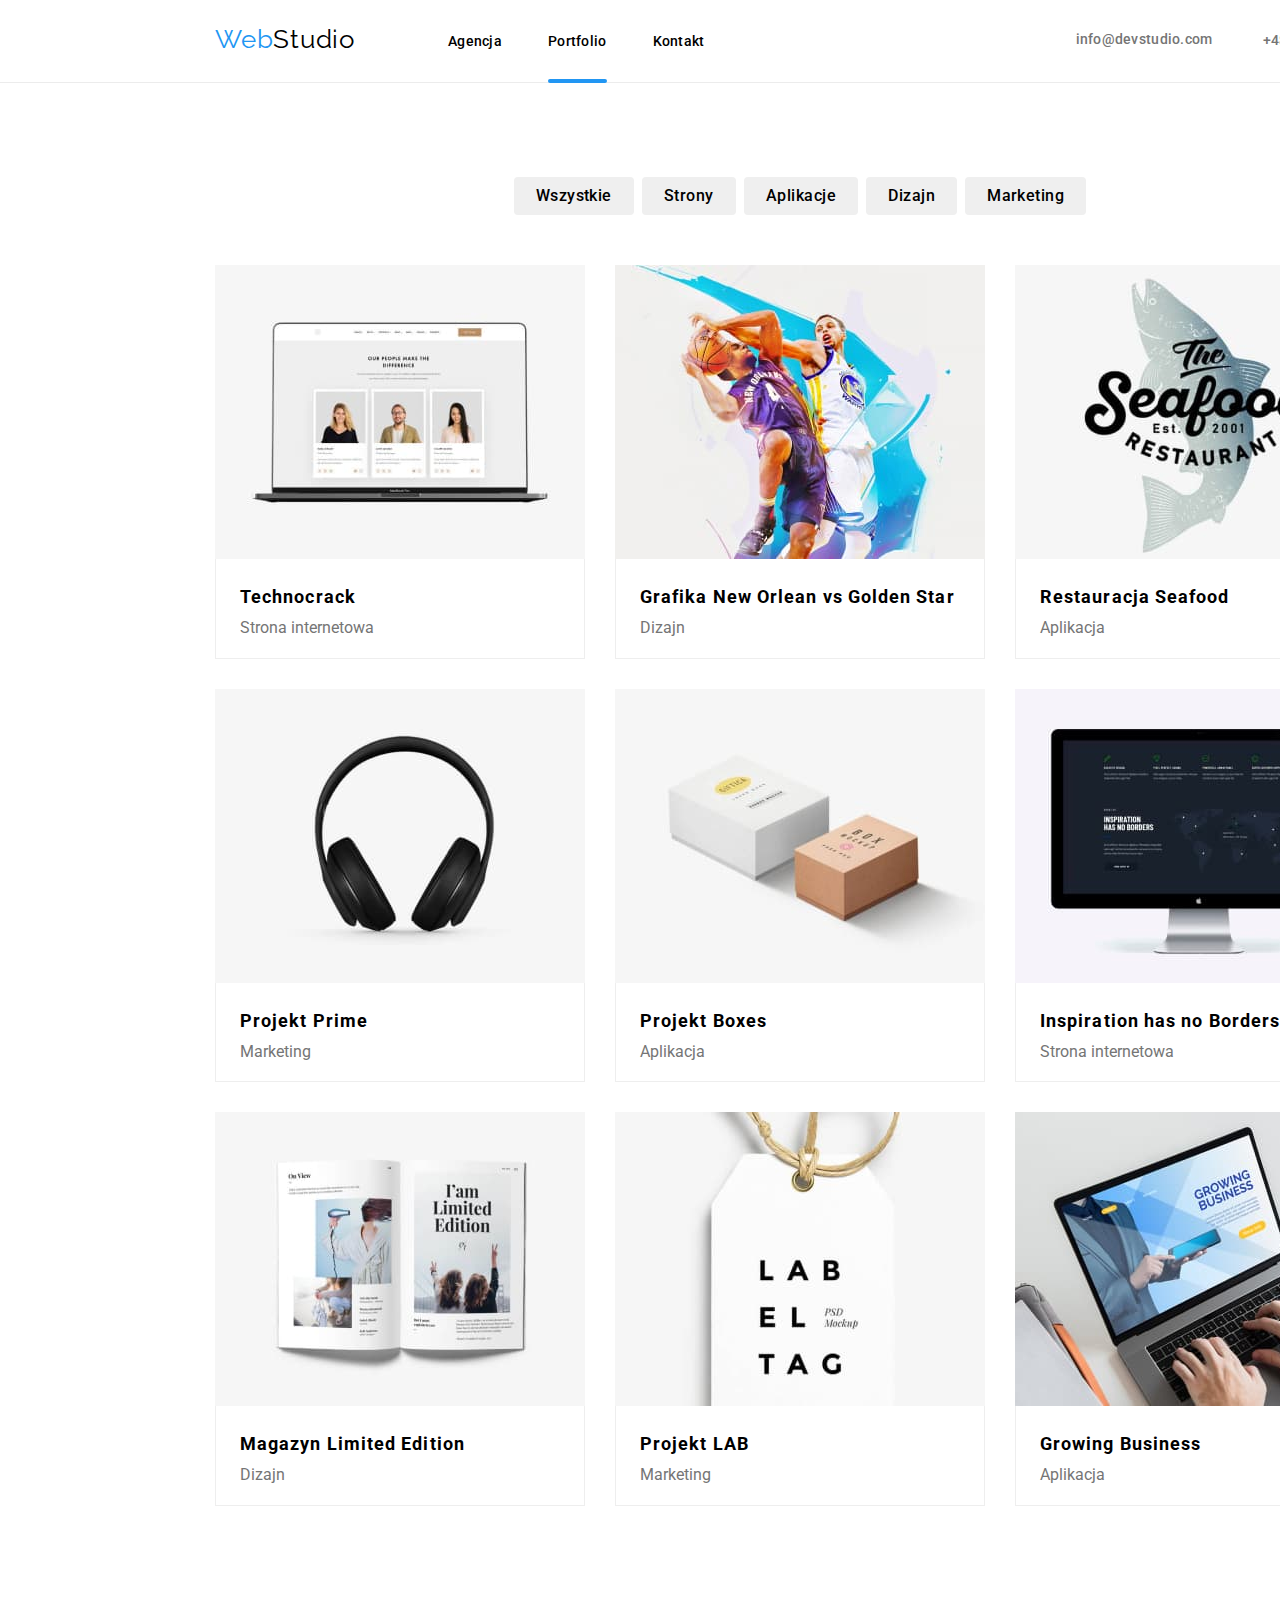
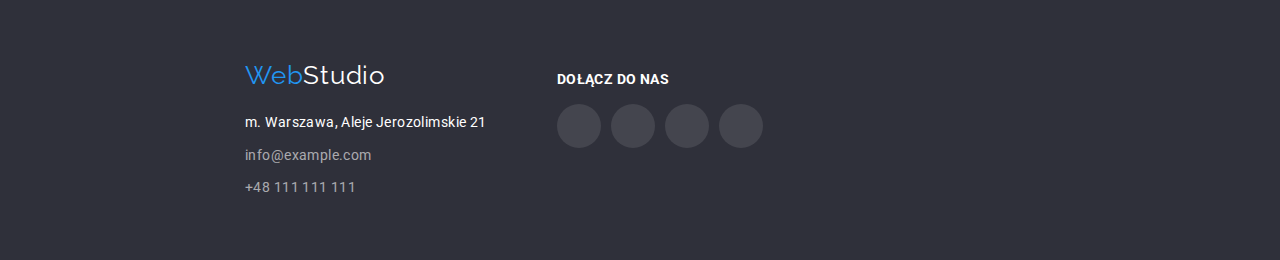
==== portfolio.html @ 5bbddea7 "add all" ====
<!DOCTYPE html>
<html lang="pl">
  <head>
    <meta charset="UTF-8" />
    <meta http-equiv="X-UA-Compatible" content="IE=edge" />
    <meta name="viewport" content="width=device-width, initial-scale=1.0" />
    <link rel="preconnect" href="https://fonts.googleapis.com" />
    <link rel="preconnect" href="https://fonts.gstatic.com" crossorigin />
    <link
      href="https://fonts.googleapis.com/css2?family=Raleway:wght@700&family=Roboto:wght@400;500;700;900&display=swap"
      rel="stylesheet"
    />
    <link
      rel="stylesheet"
      href="https://cdnjs.cloudflare.com/ajax/libs/modern-normalize/1.1.0/modern-normalize.min.css"
    />
    <link rel="stylesheet" href="css/styles.css" />
    <title>Portfolio</title>
  </head>
  
  <body class="center">
    <header class="header">
      <div class="container header-flex">
        <a class="logo" href="index.html"
          >Web<span class="logo-span">Studio</span>
        </a>
        <nav class="navigation">
          <ul class="list nav-list">
            <li>
              <a class="agency-link" href="index.html">Agencja</a>
            </li>
            <li>
              <a class="portfolio-link active" href="portfolio.html">Portfolio</a>
            </li>
            <li>
              <a class="contact-link" href="/contact">Kontakt</a>
            </li>
          </ul>
        </nav>
        <ul class="contact-list">
          <li>
            <a class="contact" href="mailto:info@devstudio.com">
              <svg width="16" height="14">
                <use
                  href="/goit-markup-hw-04/images/icons.svg#email-icon"
                ></use>
              </svg>
              info@devstudio.com
            </a>
          </li>
          <li>
            <a class="contact" href="tel:+48111111111">
              <svg width="10" height="18">
                <use href="/goit-markup-hw-04/images/icons.svg#tel-icon"></use>
              </svg>
              +48 111 111 111
            </a>
          </li>
        </ul>
      </div>
    </header>
    <main>
      <div class="container">
        <ul class="button-list">
          <li><button type="button">Wszystkie</button></li>
          <li><button type="button">Strony</button></li>
          <li><button type="button">Aplikacje</button></li>
          <li><button type="button">Dizajn</button></li>
          <li><button type="button">Marketing</button></li>
        </ul>
      </div>
      <div class="container">
      <ul class="product-center">
        <li>
          <figure class="product">
            <img
              class="portfolio-image"
              src="images/technocrack.jpg"
              width="370"
              height="294"
              alt="technocrack"
            />
            <div class="product-overlay">
                  <p class="product-overlay-text">
                    Technocrack jest popularną platformą wykorzystywaną do
                    rozpowszechniania koronawirusa. Firmy wykorzystują tę
                    platformę do celów szpiegowskich i ataków na
                    niezabezpieczone serwery konkurencji
                  </p>
            </div>
            <figcaption class="photo-description">
              <p class="product-name">Technocrack</p>
              <p class="product-description">Strona internetowa</p>
            </figcaption>
          </figure>
        </li>
        <li>
          <figure class="product">
            <img
              class="portfolio-image"
              src="images/neworleanvsgoldenstar.jpg"
              width="370"
              height="294"
              alt="neworleanvsgoldenstar"
            />
             <div class="product-overlay">
                  <p class="product-overlay-text">
                    Technocrack jest popularną platformą wykorzystywaną do
                    rozpowszechniania koronawirusa. Firmy wykorzystują tę
                    platformę do celów szpiegowskich i ataków na
                    niezabezpieczone serwery konkurencji
                  </p>
            </div>
            <figcaption class="photo-description">
              <p class="product-name">Grafika New Orlean vs Golden Star</p>
              <p class="product-description">Dizajn</p>
            </figcaption>
          </figure>
        </li>
        <li>
          <figure class="product">
            <img
              class="portfolio-image"
              src="images/seafood.jpg"
              width="370"
              height="294"
              alt="seafood"
            />
             <div class="product-overlay">
                  <p class="product-overlay-text">
                    Technocrack jest popularną platformą wykorzystywaną do
                    rozpowszechniania koronawirusa. Firmy wykorzystują tę
                    platformę do celów szpiegowskich i ataków na
                    niezabezpieczone serwery konkurencji
                  </p>
            </div>
            <figcaption class="photo-description">
              <p class="product-name">Restauracja Seafood</p>
              <p class="product-description">Aplikacja</p>
            </figcaption>
          </figure>
        </li>
        <li>
          <figure class="product">
            <img
              class="portfolio-image"
              src="images/prime.jpg"
              width="370"
              height="294"
              alt="prime"
            />
             <div class="product-overlay">
                  <p class="product-overlay-text">
                    Technocrack jest popularną platformą wykorzystywaną do
                    rozpowszechniania koronawirusa. Firmy wykorzystują tę
                    platformę do celów szpiegowskich i ataków na
                    niezabezpieczone serwery konkurencji
                  </p>
            </div>
            <figcaption class="photo-description">
              <p class="product-name">Projekt Prime</p>
              <p class="product-description">Marketing</p>
            </figcaption>
          </figure>
        </li>
        <li>
          <figure class="product">
            <img
              class="portfolio-image"
              src="images/boxes.jpg"
              width="370"
              height="294"
              alt="boxes"
            />
             <div class="product-overlay">
                  <p class="product-overlay-text">
                    Technocrack jest popularną platformą wykorzystywaną do
                    rozpowszechniania koronawirusa. Firmy wykorzystują tę
                    platformę do celów szpiegowskich i ataków na
                    niezabezpieczone serwery konkurencji
                  </p>
            </div>
            <figcaption class="photo-description">
              <p class="product-name">Projekt Boxes</p>
              <p class="product-description">Aplikacja</p>
            </figcaption>
          </figure>
        </li>
        <li>
          <figure class="product">
            <img
              class="portfolio-image"
              src="images/inspiration.jpg"
              width="370"
              height="294"
              alt="inspiration"
            />
             <div class="product-overlay">
                  <p class="product-overlay-text">
                    Technocrack jest popularną platformą wykorzystywaną do
                    rozpowszechniania koronawirusa. Firmy wykorzystują tę
                    platformę do celów szpiegowskich i ataków na
                    niezabezpieczone serwery konkurencji
                  </p>
            </div>
            <figcaption class="photo-description">
              <p class="product-name">Inspiration has no Borders</p>
              <p class="product-description">Strona internetowa</p>
            </figcaption>
          </figure>
        </li>
        <li>
          <figure class="product">
            <img
              class="portfolio-image"
              src="images/magazyn.jpg"
              width="370"
              height="294"
              alt="magazyn"
            />
             <div class="product-overlay">
                  <p class="product-overlay-text">
                    Technocrack jest popularną platformą wykorzystywaną do
                    rozpowszechniania koronawirusa. Firmy wykorzystują tę
                    platformę do celów szpiegowskich i ataków na
                    niezabezpieczone serwery konkurencji
                  </p>
            </div>
            <figcaption class="photo-description">
              <p class="product-name">Magazyn Limited Edition</p>
              <p class="product-description">Dizajn</p>
            </figcaption>
          </figure>
        </li>
        <li>
          <figure class="product">
            <img
              class="portfolio-image"
              src="images/lab.jpg"
              width="370"
              height="294"
              alt="projekt lab"
            />
             <div class="product-overlay">
                  <p class="product-overlay-text">
                    Technocrack jest popularną platformą wykorzystywaną do
                    rozpowszechniania koronawirusa. Firmy wykorzystują tę
                    platformę do celów szpiegowskich i ataków na
                    niezabezpieczone serwery konkurencji
                  </p>
            </div>
            <figcaption class="photo-description">
              <p class="product-name">Projekt LAB</p>
              <p class="product-description">Marketing</p>
            </figcaption>
          </figure>
        </li>
        <li>
          <figure class="product">
            <img
              class="portfolio-image"
              src="images/business.jpg"
              width="370"
              height="294"
              alt="business"
            />
             <div class="product-overlay">
                  <p class="product-overlay-text">
                    Technocrack jest popularną platformą wykorzystywaną do
                    rozpowszechniania koronawirusa. Firmy wykorzystują tę
                    platformę do celów szpiegowskich i ataków na
                    niezabezpieczone serwery konkurencji
                  </p>
            </div>
            <figcaption class="photo-description">
              <p class="product-name">Growing Business</p>
              <p class="product-description">Aplikacja</p>
            </figcaption>
          </figure>
        </li>
      </ul>
      </div>
      </main>
      <footer class="footer">
      <div class="container footercontent">
        <section>
          <ul class="list">
            <li class="footer-logo-item">
              <a class="footer-logo" href="index.html"
                >Web<span class="footer-logo-span">Studio</span>
              </a>
            </li>
            <li class="footer-address-item">
              <address class="footer-address">
                m. Warszawa, Aleje Jerozolimskie 21
              </address>
            </li>
            <li class="footer-email-item">
              <a class="footer-email" href="mailto:info@example.com"
                >info@example.com</a
              >
            </li>
            <li class="footer-phone-item">
              <a class="footer-phone" href="tel:+48111111111"
                >+48 111 111 111</a
              >
            </li>
          </ul>
        </section>
        <section class="footer-socialmedia">
          <p class="footer-socialmedia-header">dołącz do nas</p>
          <div>
            <ul class="footer-socialmedia-items">
              <li class="footer-socialmedia-item">
                <a href="#" class="footer-socialmedia-link">
                  <svg class="footer-socialmedia-icon" width="44" height="44">
                    <use
                      href="/goit-markup-hw-04/images/icons.svg#instagram"
                    ></use>
                  </svg>
                </a>
              </li>
              <li class="footer-socialmedia-item">
                <a href="#" class="footer-socialmedia-link">
                  <svg class="footer-socialmedia-icon" width="44" height="44">
                    <use
                      href="/goit-markup-hw-04/images/icons.svg#twitter"
                    ></use>
                  </svg>
                </a>
              </li>
              <li class="footer-socialmedia-item">
                <a href="#" class="footer-socialmedia-link">
                  <svg class="footer-socialmedia-icon" width="44" height="44">
                    <use
                      href="/goit-markup-hw-04/images/icons.svg#facebook"
                    ></use>
                  </svg>
                </a>
              </li>
              <li class="footer-socialmedia-item">
                <a href="#" class="footer-socialmedia-link">
                  <svg class="footer-socialmedia-icon" width="44" height="44">
                    <use
                      href="/goit-markup-hw-04/images/icons.svg#linkedin"
                    ></use>
                  </svg>
                </a>
              </li>
            </ul>
          </div>
        </section>
      </div>
    </footer>
  </body>
</html>
---- css/styles.css ----
* {
  box-sizing: border-box;
  margin: 0;
  padding: 0;
  text-decoration: none;
  list-style: none;
}

:root {
  --black-color: #000000;
  --main-normal-text-color: #212121;
  --contacts-header-color: #757575;
  --white-text: white;
  --border: #eeeeee;
  --header-bg: #2f303a;
  --blue-color: #2196f3;
  --background-color: #2f303a;
}
.container {
  width: 1200px;
  margin-left: auto;
  margin-right: auto;
  padding: 0 15px;
}

body {
  font-family: "Roboto", "Raleway", sans-serif;
  width: 1600px;
}


.center{
  margin-left: auto;
  margin-right: auto;}


/*header*/

.header {
  border-bottom: 1px solid #ececec;
  background-color: var(--white-text);
}

.header-flex {
  display: flex;
}

.logo {
  font-family: "Raleway", sans-serif;
  font-size: 26px;
  line-height: 1.2;
  color: var(--blue-color);
  text-decoration: none;
  letter-spacing: 0.03em;
  padding-top: 24px;
  padding-bottom: 25px;
}

.logo-span {
  color: var(--black-color);
}

.navigation {
  padding-left: 93px;
  padding-top: 32px;
  padding-bottom: 32px;
}

.nav-list {
  display: flex;
  gap: 46px;
}

.agency-link {
  font-weight: 500;
  font-size: 14px;
  line-height: 1.14;
  color: var(--black-color);
  letter-spacing: 0.02em;
  position: relative;
}

.portfolio-link {
  font-weight: 500;
  font-size: 14px;
  line-height: 1.14;
  color: var(--black-color);
  letter-spacing: 0.02em;
  position: relative;
}

.contact-link {
  font-weight: 500;
  font-size: 14px;
  line-height: 1.14;
  color: var(--black-color);
  letter-spacing: 0.02em;
}

.contact-list {
  display: flex;
  padding-left: 345px;
  padding-top: 32px;
  padding-bottom: 32px;
  gap: 30px;
}

.contact{color: #757575;
    text-decoration: none;
    font-style: normal;
    font-weight: 500;
    font-size: 14px;
    line-height: 1.1;
    letter-spacing: 0.02em;
    display: flex;
    justify-content: center;
    align-items: center;
    gap: 10px;}


.contact:hover,
.contact:focus,
.agency-link:hover,
.agency-link:focus,
.contact-link:hover,
.contact-link:focus,
.footer-email:hover,
.footer-email:focus,
.footer-phone:hover,
.footer-phone:focus,
.portfolio-link:hover,
.portfolio-link:focus {
  color: var(--blue-color);
  fill: var(--blue-color);
  transition: color 250ms;
  transition-timing-function: cubic-bezier(0.4, 0, 0.2, 1);
}

.active::after {
  content: "";
  position: absolute;
  left: 0;
  right: 0;
  top: 46px;
  background: var(--blue-color);
  height: 4px;
  border-radius: 2px;
}

/*footer*/

.footer {
  padding-left: 30px;
  padding-bottom: 60px;
  background: #2f303a;
}

.footercontent {
  display: flex;
}

.footer-logo-item {
  padding-top: 60px;
  padding-bottom: 20px;
  padding-left: 15px;
}

.footer-logo {
  font-family: "Raleway";
  font-size: 26px;
  line-height: 1.2;
  color: var(--blue-color);
  text-decoration: none;
  letter-spacing: 0.03em;
}

.footer-logo-span {
  color: var(--white-text);
}

.footer-address {
  font-size: 14px;
  line-height: 1.7;
  font-style: normal;
  letter-spacing: 0.03em;
  color: var(--white-text);
}

.footer-address-item {
  padding-bottom: 9px;
  padding-left: 15px;
}

.footer-email {
  font-size: 14px;
  line-height: 1.7;
  text-decoration: none;
  letter-spacing: 0.03em;
  color: rgba(255, 255, 255, 0.6);
}

.footer-email-item {
  padding-bottom: 9px;
  padding-left: 15px;
}

.footer-phone {
  font-size: 14px;
  line-height: 1.7;
  text-decoration: none;
  letter-spacing: 0.03em;
  color: rgba(255, 255, 255, 0.6);
  padding-left: 15px;
}

.footer-socialmedia {
  padding-top: 72px;
  padding-left: 70px;
}

.footer-socialmedia-header {
  font-weight: 700;
  font-size: 14px;
  line-height: 1.14;
  letter-spacing: 0.03em;
  text-transform: uppercase;
  color: var(--white-text);
  margin: 0;
}

.footer-socialmedia-items {
  display: flex;
  width: 206px;
  padding-top: 16px;
  justify-content: space-between;
  margin: auto;
}

.footer-socialmedia-item {
  background-color: rgba(255, 255, 255, 0.1);
  border-radius: 50%;
}

.footer-socialmedia-item:hover,
.footer-socialmedia-item:focus {
  background: var(--blue-color);
  cursor: pointer;
}

.footer-socialmedia-link:hover,
.footer-socialmedia-link:focus {
  background: var(--blue-color);
  border-radius: 50%;
}
.footer-socialmedia-link {
  display: flex;
  align-items: center;
  justify-content: center;
}

.footer-socialmedia-icon{
  padding: 12px;
  fill: #fff;}

.footer-socialmedia-item:hover,
.footer-socialmedia-item:focus,
.footer-socialmedia-link:hover,
.footer-socialmedia-link:focus {
  transition: background 250ms;
  transition-timing-function: cubic-bezier(0.4, 0, 0.2, 1);
}

/*agencja,portfolio,kontakt - header*/

.about-links a {
    text-decoration: none;
    color: #000000;
    font-size: 16px;
    font-weight: 500;
}

.about-links .about {
  display: flex;
  list-style: none;
  gap: 46px;
  text-decoration: none;
  font-weight: 500;
  line-height: 1.1;
  letter-spacing: 0.02em;
  color: var(--main-normal-text-color);
}
.about-links .about:hover,
.about-links .about:focus {
  color: var(--main-link-color);
  transition: background 250ms;
  transition-timing-function: cubic-bezier(0.4, 0, 0.2, 1);
}

/*kontakt links - mail and tel*/

.social-links a {
  text-decoration: none;
  color: var(--main-text-color);
  font-weight: 500;
}

.primary-link {
  font-family: "Roboto";
  color: var(--main-normal-text-color);
  font-weight: 500;
  letter-spacing: 0.02em;
}
.primary-link:hover {
  color: var(--main-link-color);
  transition: background 250ms;
  transition-timing-function: cubic-bezier(0.4, 0, 0.2, 1);
}

/*Text on main page and button under */

.solutions {
  display: flex;
  background-color: var(--background-color);
  flex-direction: column;
  justify-content: center;
  padding: 200px 0;
  background: rgba(47, 48, 58, 0.4);
  background-image: url(/goit-markup-hw-04/images/banerphoto.jpg);
}

.solution-main {
  color: #ffffff;
  letter-spacing: 0.06em;
  font-size: 44px;
  line-height: calc(60 / 44);
  width: 696px;
  text-align: center;
  align-self: center;
  padding-bottom: 15px;
  margin: auto;
}


.button-order {
  text-align: center;
  display: block;
  line-height: 1.9;
  letter-spacing: 0.06em;
  padding: 10px 42px;
  color: white;
  border-radius: 4px;
  background-color: #2196f3;
  align-self: center;
  box-shadow: 0px 4px 4px rgba(0, 0, 0, 0.15);
  border: none;
  margin-top: 30px;
  font-size: 16px;
  font-weight: 700;
  margin: auto;
}

.button-order:hover,
.button-order:focus {
  color: var(--white-text);
  cursor: pointer;
  transition: background 250ms;
  transition-timing-function: cubic-bezier(0.4, 0, 0.2, 1);
}

/* Lorem ipsum text */
.desc-svg-box {
  display: flex;
  width: 270px;
  height: 120px;
  justify-content: center;
  align-items: center;
  background: #f5f4fa;
  border-radius: 4px;
  margin-bottom: 30px;
}

.first-section {
    padding-top: 94px;
}

.description {
    display: flex;
    gap: 30px;
    align-items: center;
    margin: auto;
    padding-top: 30px;
}

.descripion-title {
font-weight: 700;
  font-size: 14px;
  line-height: 1.1;
  text-transform: uppercase;
  letter-spacing: 0.03em;
  margin: 0;
  padding-top: 30px;
  padding-bottom: 10px; 
}

.description-text {
    font-size: 14px;
    line-height: 1.71;
    padding-top:10px;
}
/*what we do - on main page*/

.second-section {
    padding-top: 94px;
    padding-bottom: 94px;
}

.main-list-title {
    font-weight: 700;
    font-size: 36px;
    line-height: 1.17;
    text-align: center;
    padding-bottom: 50px;
  letter-spacing: 0.03em;
  color: var(--main-normal-text-color);
}

.main-list {
  display: flex;
  justify-content: space-around;
}

.main-list-item {
  margin: 0;
  position: relative;
  width: 370px;
  height: 294px;
  display: flex;
}

.main-list-item-desc {
  position: absolute;
  display: flex;
  width: 370px;
  height: 70px;
  top: 224px;
  align-items: center;
  justify-content: center;
  font-weight: 700;
  font-size: 14px;
  line-height: 1.14;
  letter-spacing: 0.03em;
  text-transform: uppercase;
  color: var(--white-text);
  background: rgba(47, 48, 58, 0.8);
}

/*team on main page*/

.third-section {
    background-color: #f5f4fa;
    padding-top: 94px;
    padding-bottom: 94px;
}

.team {
  padding-bottom: 50px;
  font-size: 36px;
  font-weight: 700;
  line-height: 1.17;
  text-align: center;
  letter-spacing: 0.03em;
  color: var(--main-normal-text-color);
}

.team-list{
  display: flex;
  gap: 30px;
  justify-content: center;
}

.pictures {
  background: #FFFFFF;
  box-shadow: 0px 1px 3px rgba(0, 0, 0, 0.12), 0px 1px 1px rgba(0, 0, 0, 0.14),
    0px 2px 1px rgba(0, 0, 0, 0.2);
  border-bottom-left-radius: 4px;
  border-bottom-right-radius: 4px;
}

.pictures figcaption {
  text-align: center;
  padding: 30px ;}

.name {
  padding-top: 30px;
  padding-bottom: 10px;
  font-weight: 500;
  font-size: 16px;
  line-height: 1.2;
  color: var(--secondary-header-color);
  text-align: center;
  letter-spacing: 0.03em;
  margin: 0;}

.what-do {
  font-size: 16px;
  line-height: 1.2;
  text-align: center;
  letter-spacing: 0.03em;
  margin: 0;
  padding-bottom: 16px;
  color: #757575;;
}

.team-socialmedia-items {
  list-style: none;
  display: flex;
  width: 206px;
  padding-top: 16px;
  justify-content: space-between;
  margin: auto;
  padding-bottom: 30px;
}

.team-socialmedia-links {
  display: flex;
  align-items: center;
  justify-content: center;
}

.team-socialmedia-icon {
  padding: 12px;
  fill: #afb1b8;
}

.team-socialmedia-links:hover,
.team-socialmedia-links:focus {
  background: var(--blue-color);
  border-radius: 50%;
}

.team-socialmedia-icon:hover {
  fill: #fff;
}

.team-socialmedia-links:hover,
.team-socialmedia-links:focus,
.team-socialmedia-icon:hover{
  transition: background 250ms;
  transition-timing-function: cubic-bezier(0.4, 0, 0.2, 1);
}


/*customers*/

.customers {
  padding: 94px 0px 94px 0px;
  background-color: var(--white-text);
}

.cust-header {
  font-weight: 700;
  font-size: 36px;
  line-height: 1.16;
  text-align: center;
  letter-spacing: 0.03em;
  padding-bottom: 50px;
  margin: 0;
  color: #212121;
}

.cust-list-items {
  display: flex;
}

.cust-list-item {
  border: 1px solid #afb1b8;
  border-radius: 4px;
  display: flex;
  width: 170px;
  height: 92px;
  margin: 0 15px;
  justify-content: center;
  align-items: center;
  fill: #afb1b8;
}

.cust-list-item:hover,
.cust-list-item:focus {
  fill: var(--blue-color);
  border-color: var(--blue-color);
  cursor: pointer;
  transition: background 250ms;
  transition-timing-function: cubic-bezier(0.4, 0, 0.2, 1);
}

.cust-list-link{
  display: flex;
  justify-content: center;
  align-items: center;
  width: 170px;
  height: 92px;
  fill: #afb1b8;}

.cust-list-link:hover{fill: var(--blue-color);}

/*buttons on top - portfolio page*/

.button-list {
  display: flex;
  gap: 8px;
  justify-content: center;
  padding: 94px 0;
  padding-bottom: 50px;
}

.button-list > li > button {
  font-weight: 500;
  padding: 6px 22px;
  font-size: 16px;
  border-radius: 4px;
  border: none;
  color: var(--main-font-color);
  line-height: calc(26 / 16);
  letter-spacing: 00.03em;
}

.button-list > li > button:hover {
  cursor: pointer;
  background-color: #2196f3;
  color: var(--white-text);
  box-shadow: 0px 3px 1px rgba(0, 0, 0, 0.1), 0px 1px 2px rgba(0, 0, 0, 0.08),
    0px 2px 2px rgba(0, 0, 0, 0.12);
}

.button-list > li > button:focus {
  background-color: #2196f3;
  color: var(--white-text);
}

.button-list > li > button:hover,
.button-list > li > button:focus{
 transition: color 250ms, background 250ms, box-shadow 250ms;
 transition-timing-function: cubic-bezier(0.4, 0, 0.2, 1);
}

/*portfolio list - images*/

.photo-description{
display: flex;
  flex-direction: column;
  gap: 4px;
  padding: 20px 24px;
  border-bottom: 1px solid var(--border);
  border-left: 1px solid var(--border);
  border-right: 1px solid var(--border);
  overflow: hidden;
  position: relative;
  background-color: var(--white-text);
}

.product-center {
    display: flex;
    flex-wrap: wrap;
    gap:30px;
    margin: 0 auto;
    margin-bottom:94px;
    
}
.product {
  background-color: #ffffff;
  margin: 0;
  position: relative;
  overflow: hidden;
}

.product:hover {
  box-shadow: 0px 1px 1px rgba(0, 0, 0, 0.12), 0px 4px 4px rgba(0, 0, 0, 0.06),
    1px 4px 6px rgba(0, 0, 0, 0.16);
    cursor: pointer;
    transition: box-shadow 250ms;
  transition-timing-function: cubic-bezier(0.4, 0, 0.2, 1);
}

.portfolio-image {vertical-align: top;}

.product-name {
  font-weight: 700;
  line-height: 2;
  letter-spacing: 0.06em;
  font-size: 18px;
}
.product-description {
    font-size: 16px;
    color: var(--contacts-header-color);
}

.product-overlay {
  position: absolute;
  top: 0;
  left: 0;
  width: 100%;
  height: 100%;
  transform: translateY(100%);
  padding-top: 49px;
  padding-left: 24px;
}

.product:hover .product-overlay {
  background: rgba(33, 150, 243, 0.9);
  transform: translateY(0);
  transition: transform 250ms;
  transition-timing-function: cubic-bezier(0.4, 0, 0.2, 1);
}

.product-overlay-text {
  font-size: 18px;
  line-height: 1.55;
  letter-spacing: 0.03em;
  color: var(--white-text);
}

/* modal */

.modal-backdrop {
  position: fixed;
  top: 0;
  left: 0;
  width: 100%;
  height: 100%;
  z-index: 1000;
  background-color: rgba(0, 0, 0, 0.2);
  transition: opacity 250ms, visibility 250ms;
  transition-timing-function: cubic-bezier(0.4, 0, 0.2, 1);
}

.modal-content {
  position: absolute;
  top: 50%;
  left: 50%;
  width: 528px;
  height: 581px;
  transform: translate(-50%, -50%);
  background-color: var(--white-text);
  box-shadow: 0px 1px 3px rgba(0, 0, 0, 0.12), 0px 1px 1px rgba(0, 0, 0, 0.14),
    0px 2px 1px rgba(0, 0, 0, 0.2);
  border-radius: 4px;
}

.modal-exit {
  position: absolute;
  top: 8px;
  right: 8px;
  width: 30px;
  height: 30px;
  background-color: var(--white-text);
  border: 1px solid rgba(0, 0, 0, 0.1);
  border-radius: 50%;
  cursor: pointer;
}

.modal-exit:hover,
.modal-exit:focus {
  background: var(--blue-color);
  color: var(--white-text);
  box-shadow: 0px 1px 3px rgba(0, 0, 0, 0.12), 0px 1px 1px rgba(0, 0, 0, 0.14),
    0px 2px 1px rgba(0, 0, 0, 0.2);
  transition-timing-function: cubic-bezier(0.4, 0, 0.2, 1);
}

.is-hidden {
  opacity: 0;
  visibility: hidden;
  pointer-events: none;
}
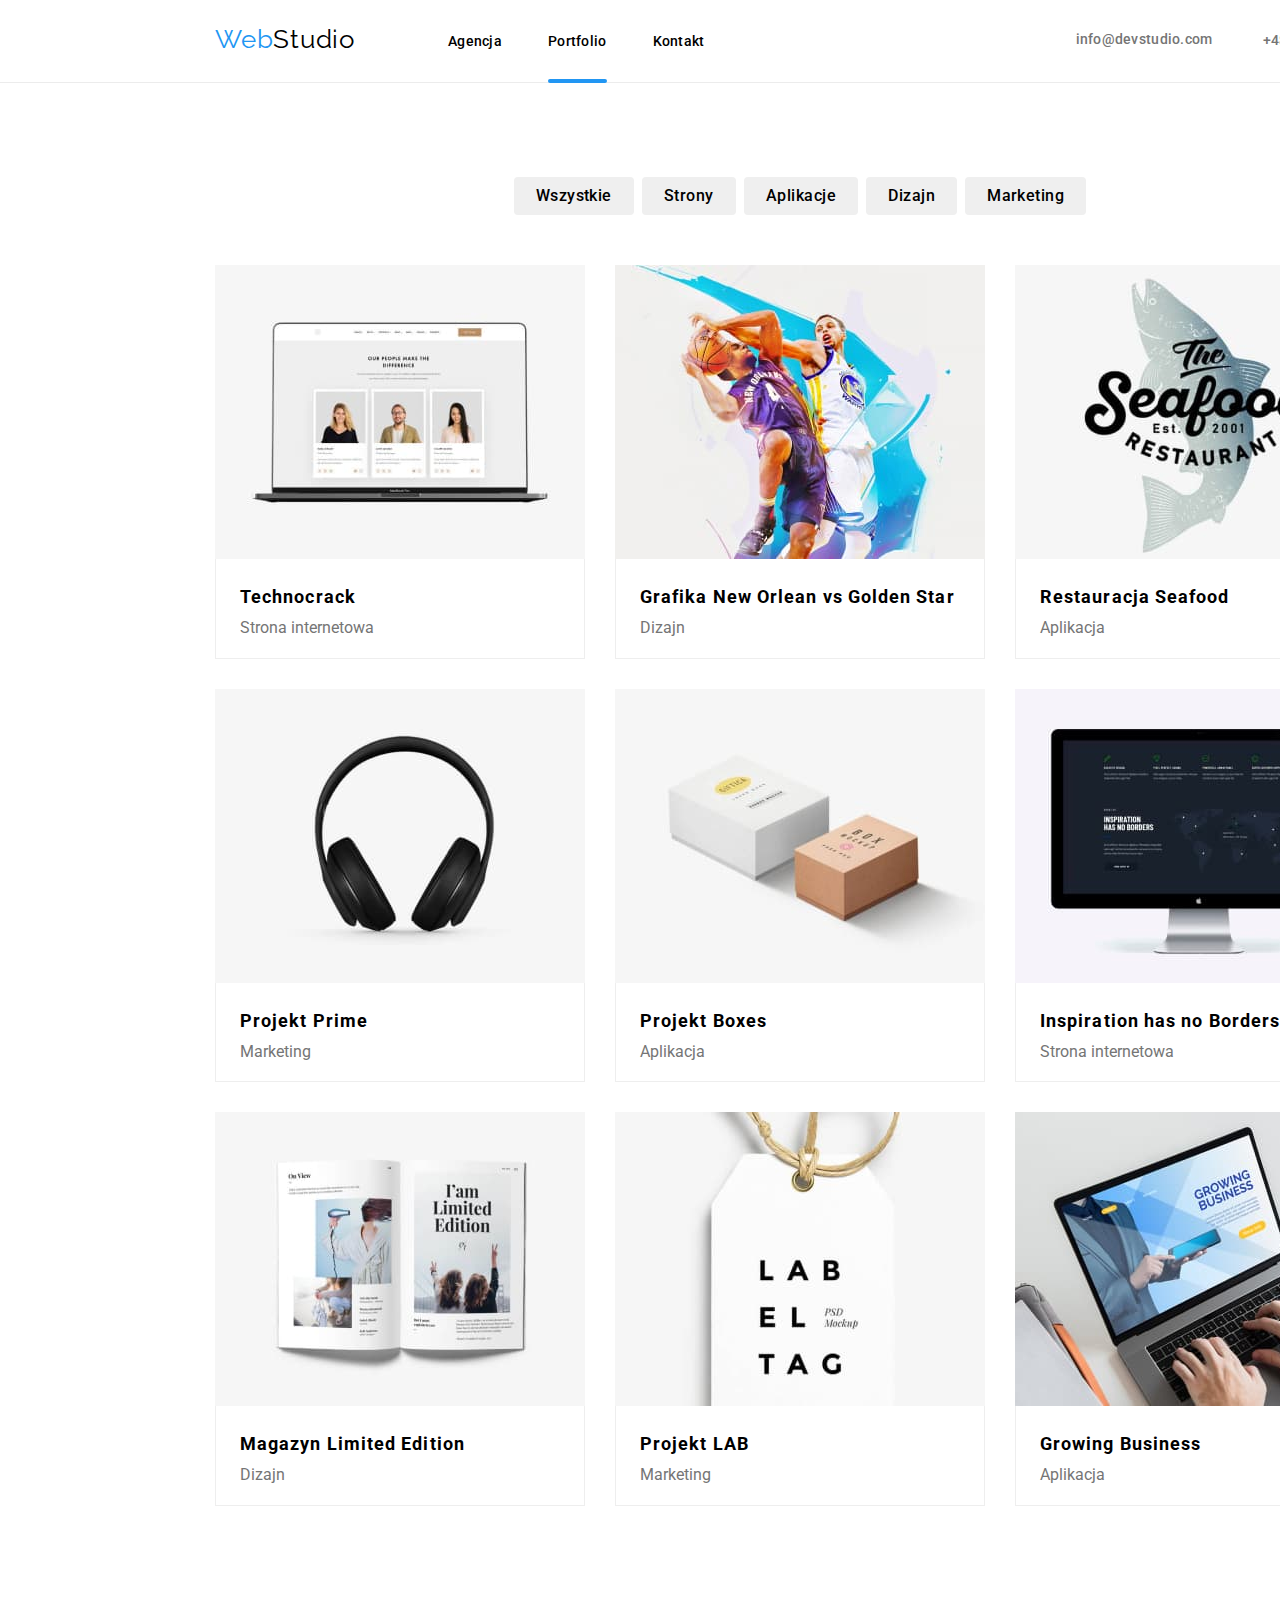
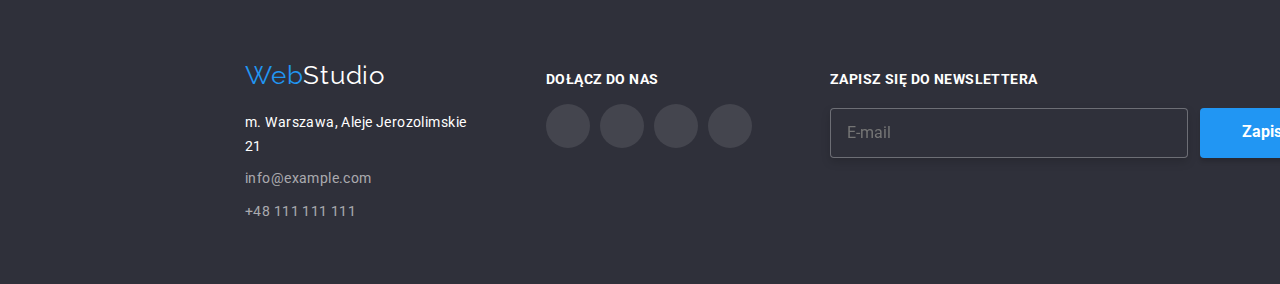
==== commit a891e534: "Update portfolio.html" ====
--- a/portfolio.html
+++ b/portfolio.html
@@ -350,6 +350,26 @@
             </ul>
           </div>
         </section>
+        <section class="footer-newsletter">
+          <form name="newsletter-form" autocomplete="on">
+            <label class="footer-newsletter-label"
+              ><span>zapisz się do newslettera</span>
+              <input
+                class="footer-newsletter-input"
+                type="email"
+                name="email"
+                placeholder="E-mail"
+            /></label>
+            <button class="footer-newsletter-button" type="submit">
+              <span>Zapisz się</span>
+              <svg width="24" height="24">
+                <use
+                  href="/goit-markup-hw-06/images/icons.svg#send-icon"
+                ></use>
+              </svg>
+            </button>
+          </form>
+        </section>
       </div>
     </footer>
   </body>
--- a/css/styles.css
+++ b/css/styles.css
@@ -270,6 +270,78 @@
   transition: background 250ms;
   transition-timing-function: cubic-bezier(0.4, 0, 0.2, 1);
 }
+
+.footer-newsletter {
+  padding-top: 72px;
+  padding-left: 78px;
+}
+
+.footer-newsletter form {
+  display: flex;
+}
+
+.footer-newsletter-label span {
+  font-weight: 700;
+  font-size: 14px;
+  line-height: 1.14;
+  letter-spacing: 0.03em;
+  text-transform: uppercase;
+  color: var(--white-text);
+  margin: 0;
+  display: block;
+  padding-bottom: 20px;
+}
+
+.footer-newsletter-input {
+  width: 358px;
+  height: 50px;
+  font-size: 16px;
+  line-height: 1.25;
+  padding-top: 15px;
+  padding-bottom: 15px;
+  padding-right: 0;
+  padding-left: 16px;
+  border: 1px solid rgba(255, 255, 255, 0.3);
+  filter: drop-shadow(0px 4px 4px rgba(0, 0, 0, 0.15));
+  border-radius: 4px;
+  background-color: #2f303a;
+  color: rgba(255, 255, 255, 0.6);
+  transition: border-color 250ms;
+  transition-timing-function: cubic-bezier(0.4, 0, 0.2, 1);
+}
+
+.footer-newsletter-button {
+  width: 200px;
+  height: 50px;
+  display: flex;
+  background: var(--blue-color);
+  box-shadow: 0px 4px 4px rgba(0, 0, 0, 0.15);
+  border: var(--blue-color);
+  border-radius: 4px;
+  fill: #afb1b8;
+  color: var(--white-text);
+  padding: 0;
+  align-items: center;
+  text-align: center;
+  padding-left: 42px;
+  margin-left: 12px;
+  margin-top: 36px;
+  transition: background 250ms, fill 250ms, color 250ms;
+  transition-timing-function: cubic-bezier(0.4, 0, 0.2, 1);
+}
+
+.footer-newsletter-button span {
+  font-weight: 700;
+  font-size: 16px;
+  line-height: 1.8;
+  margin: 0;
+}
+
+.footer-newsletter-button svg {
+  margin-left: 24px;
+}
+
+
 
 /*agencja,portfolio,kontakt - header*/
 
